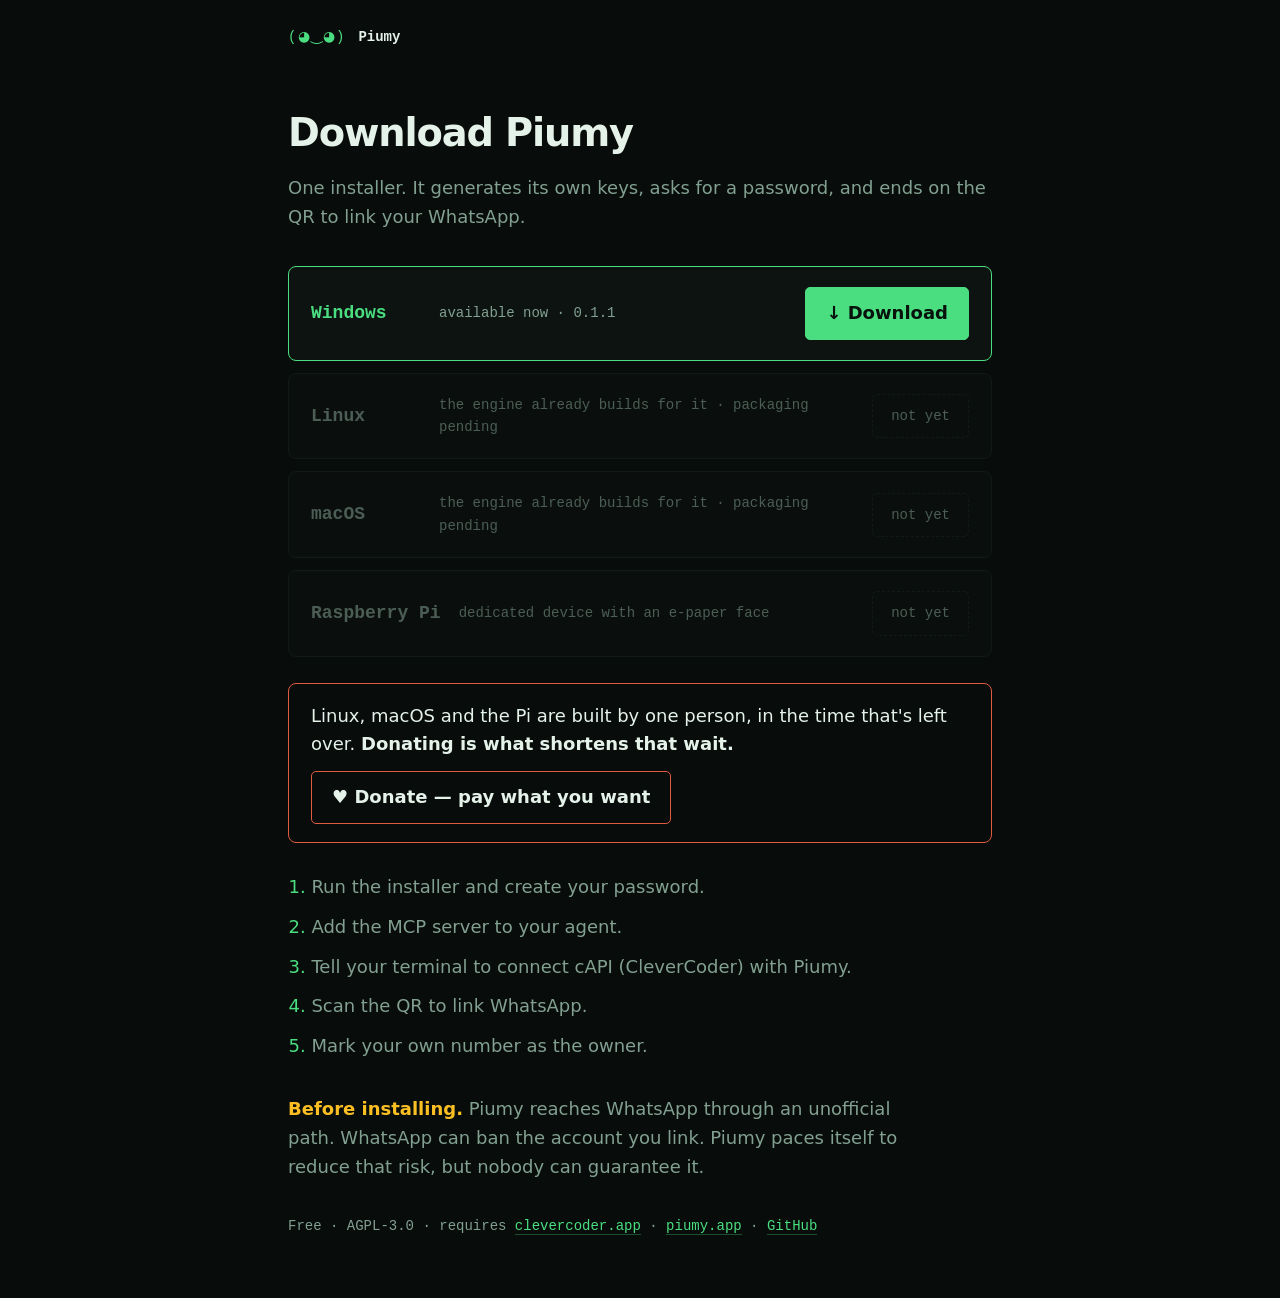
==== web/download/index.html @ d5d3fa3d "web: el sitio piumy.app vive en este repo Un solo repositorio publico para el producto, con el nombr" ====
<!doctype html>
<html lang="en">
<head>
<meta charset="utf-8">
<meta name="viewport" content="width=device-width, initial-scale=1">
<title>Download Piumy</title>
<meta name="description" content="Download Piumy. Windows available now; Linux and macOS in the works. Free and open-source.">
<meta name="theme-color" content="#080c0a">
<link rel="icon" href="../img/piumy.ico" sizes="any">
<script>
  (function () {
    var saved = null;
    try { saved = localStorage.getItem('piumy-lang'); } catch (e) {}
    var lang = saved || ((navigator.language || 'en').toLowerCase().indexOf('es') === 0 ? 'es' : 'en');
    document.documentElement.lang = lang;
    document.documentElement.className = 'lang-' + lang;
  })();
</script>
<style>
  :root{
    --bg:#080c0a;--ink:#e4f2ea;--dim:#82a091;--green:#4ade80;--amber:#fbbf24;
    --line:#1a2620;--panel:#0c1310;--orange:#e15b41;
    --sans:ui-sans-serif,system-ui,-apple-system,"Segoe UI Variable Display","Segoe UI",Avenir,"Helvetica Neue",sans-serif;
    --mono:ui-monospace,"SF Mono",SFMono-Regular,"Cascadia Code","Fira Code",Menlo,Consolas,monospace;
  }
  *{box-sizing:border-box}
  body{margin:0;background:var(--bg);color:var(--ink);font-family:var(--sans);font-size:18px;line-height:1.6;-webkit-font-smoothing:antialiased}
  .lang-en .es,.lang-es .en{display:none}
  .wrap{max-width:760px;margin:0 auto;padding:0 28px}
  .top{display:flex;align-items:center;gap:13px;padding:26px 0 0;font-family:var(--mono);font-size:14px}
  .top .logo{color:var(--green);letter-spacing:.08em}
  .top .word{font-weight:700}
  a{color:var(--green);text-decoration:none;border-bottom:1px solid rgba(74,222,128,.32)}
  a:hover{border-bottom-color:var(--green)}
  a:focus-visible{outline:2px solid var(--green);outline-offset:3px}
  h1{font-size:clamp(1.9rem,5vw,2.4rem);font-weight:650;letter-spacing:-0.03em;line-height:1.3;margin:60px 0 0}
  p{margin:16px 0 0;color:var(--dim)}

  .plat{display:grid;gap:12px;margin:34px 0 0}
  .card{
    display:flex;align-items:center;gap:18px;
    border:1px solid var(--line);border-radius:8px;padding:20px 22px;background:var(--panel);
  }
  .card .os{font-family:var(--mono);font-size:18px;font-weight:700;min-width:110px}
  .card .st{color:var(--dim);font-size:14px;font-family:var(--mono);flex:1}
  .card.on{border-color:var(--green)}
  .card.on .os{color:var(--green)}
  .card.off{opacity:.55}
  .card.off .os{color:var(--dim)}
  .get{
    display:inline-block;padding:11px 20px;border-radius:5px;font-weight:650;font-size:18px;
    border:1px solid var(--green);background:var(--green);color:#06120b;white-space:nowrap;
  }
  .get:hover{background:#3fca70;border-color:#3fca70}
  .soon{
    font-family:var(--mono);font-size:14px;color:var(--dim);
    border:1px dashed var(--line);border-radius:5px;padding:10px 18px;white-space:nowrap;
  }
  .push{
    margin:26px 0 0;padding:18px 22px;border:1px solid var(--orange);border-radius:8px;
  }
  .push .btn{
    display:inline-block;margin-top:12px;padding:11px 20px;border-radius:5px;font-weight:650;font-size:18px;
    border:1px solid var(--orange);color:var(--ink);background:none;
  }
  .push .btn:hover{background:rgba(225,91,65,.12)}
  ol{padding-left:1.3em;margin:30px 0 0;color:var(--dim)}
  ol li{margin-bottom:11px}
  ol li::marker{color:var(--green)}
  .note{margin-top:34px;color:var(--dim);max-width:56ch}
  .note strong{color:var(--amber);font-weight:650}
  .meta{font-family:var(--mono);font-size:14px;margin:34px 0 0;padding-bottom:60px}
  @media (max-width:620px){
    .card{flex-wrap:wrap;gap:12px}
    .card .st{flex:1 1 100%}
  }
</style>
</head>
<body>
<div class="wrap">
  <div class="top"><span class="logo">(◕‿◕)</span><span class="word">Piumy</span></div>

  <h1><span class="en">Download Piumy</span><span class="es">Descargar Piumy</span></h1>
  <p>
    <span class="en">One installer. It generates its own keys, asks for a password, and ends on the QR to link your WhatsApp.</span>
    <span class="es">Un instalador. Genera solo sus claves, te pide una contraseña y termina en el QR para vincular tu WhatsApp.</span>
  </p>

  <div class="plat">
    <div class="card on">
      <span class="os">Windows</span>
      <span class="st"><span class="en">available now · 0.1.1</span><span class="es">disponible ahora · 0.1.1</span></span>
      <a class="get" href="https://github.com/clevercat64/Piumy/releases/latest">
        <span class="en">↓ Download</span><span class="es">↓ Descargar</span>
      </a>
    </div>

    <div class="card off">
      <span class="os">Linux</span>
      <span class="st"><span class="en">the engine already builds for it · packaging pending</span><span class="es">el motor ya compila · falta el empaquetado</span></span>
      <span class="soon"><span class="en">not yet</span><span class="es">todavía no</span></span>
    </div>

    <div class="card off">
      <span class="os">macOS</span>
      <span class="st"><span class="en">the engine already builds for it · packaging pending</span><span class="es">el motor ya compila · falta el empaquetado</span></span>
      <span class="soon"><span class="en">not yet</span><span class="es">todavía no</span></span>
    </div>

    <div class="card off">
      <span class="os">Raspberry Pi</span>
      <span class="st"><span class="en">dedicated device with an e-paper face</span><span class="es">aparato dedicado con carita de tinta electrónica</span></span>
      <span class="soon"><span class="en">not yet</span><span class="es">todavía no</span></span>
    </div>
  </div>

  <div class="push">
    <p style="margin:0;color:var(--ink)">
      <span class="en">Linux, macOS and the Pi are built by one person, in the time that's left over. <strong style="color:var(--ink)">Donating is what shortens that wait.</strong></span>
      <span class="es">Linux, macOS y la Pi los construye una sola persona, con el tiempo que le sobra. <strong style="color:var(--ink)">Donar es lo que acorta esa espera.</strong></span>
    </p>
    <a class="btn" href="https://clevercat.lemonsqueezy.com/checkout/buy/3e2ebe37-5116-4e2a-9400-2246c1199c8d">
      <span class="en">♥ Donate — pay what you want</span><span class="es">♥ Donar — paga lo que quieras</span>
    </a>
  </div>

  <ol class="en">
    <li>Run the installer and create your password.</li>
    <li>Add the MCP server to your agent.</li>
    <li>Tell your terminal to connect cAPI (CleverCoder) with Piumy.</li>
    <li>Scan the QR to link WhatsApp.</li>
    <li>Mark your own number as the owner.</li>
  </ol>
  <ol class="es">
    <li>Ejecuta el instalador y crea tu contraseña.</li>
    <li>Agrega el servidor MCP a tu agente.</li>
    <li>Dile a tu terminal que conecte cAPI (CleverCoder) con Piumy.</li>
    <li>Activa el QR para vincular WhatsApp.</li>
    <li>Marca tu propio número como dueño.</li>
  </ol>

  <p class="note">
    <span class="en"><strong>Before installing.</strong> Piumy reaches WhatsApp through an unofficial path. WhatsApp can ban the account you link. Piumy paces itself to reduce that risk, but nobody can guarantee it.</span>
    <span class="es"><strong>Antes de instalar.</strong> Piumy llega a WhatsApp por una vía no oficial. WhatsApp puede bloquear la cuenta que vincules. Piumy se autorregula para reducir el riesgo, pero nadie puede garantizarlo.</span>
  </p>

  <p class="meta">
    <span class="en">Free · AGPL-3.0 · requires <a href="https://clevercoder.app">clevercoder.app</a> · <a href="../">piumy.app</a> · <a href="https://github.com/clevercat64/Piumy">GitHub</a></span>
    <span class="es">Gratis · AGPL-3.0 · requiere <a href="https://clevercoder.app">clevercoder.app</a> · <a href="../">piumy.app</a> · <a href="https://github.com/clevercat64/Piumy">GitHub</a></span>
  </p>
</div>
</body>
</html>
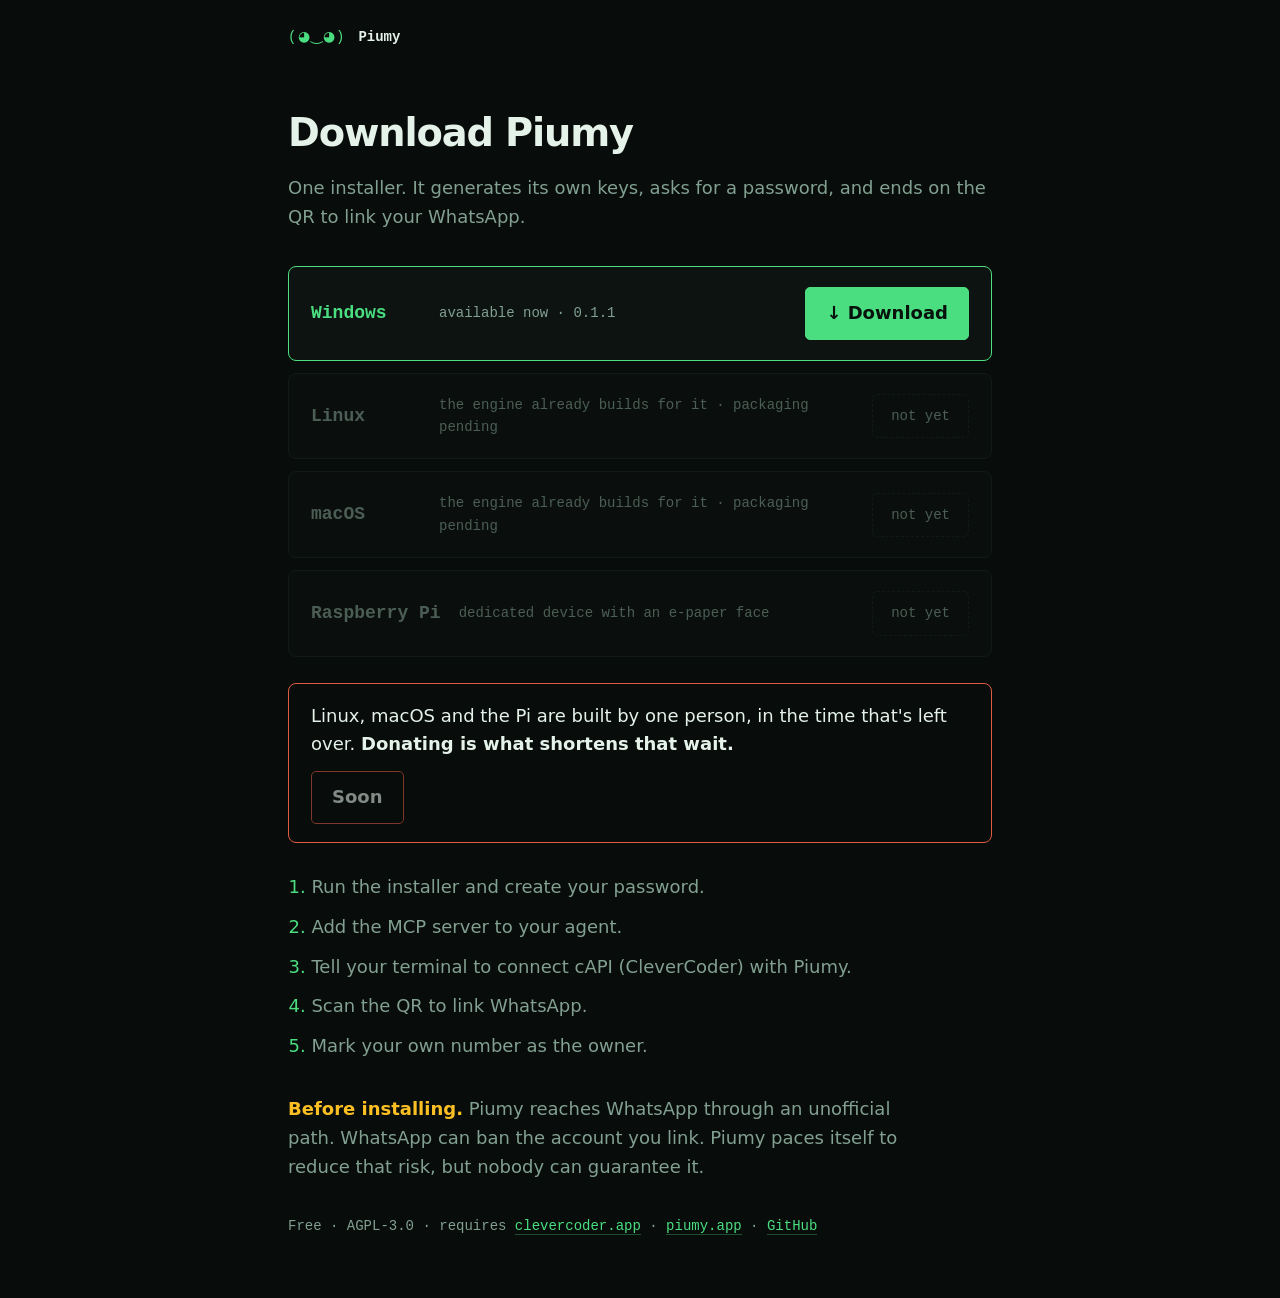
==== commit 2234626a: "web: sin Lemon Squeezy (dice solo "pronto") y pie con los legales de clever.cat Boss (2026-09-29): s" ====
--- a/web/download/index.html
+++ b/web/download/index.html
@@ -119,9 +119,9 @@
       <span class="en">Linux, macOS and the Pi are built by one person, in the time that's left over. <strong style="color:var(--ink)">Donating is what shortens that wait.</strong></span>
       <span class="es">Linux, macOS y la Pi los construye una sola persona, con el tiempo que le sobra. <strong style="color:var(--ink)">Donar es lo que acorta esa espera.</strong></span>
     </p>
-    <a class="btn" href="https://clevercat.lemonsqueezy.com/checkout/buy/3e2ebe37-5116-4e2a-9400-2246c1199c8d">
-      <span class="en">♥ Donate — pay what you want</span><span class="es">♥ Donar — paga lo que quieras</span>
-    </a>
+    <span class="btn" style="opacity:.55;pointer-events:none">
+      <span class="en">Soon</span><span class="es">Pronto</span>
+    </span>
   </div>
 
   <ol class="en">
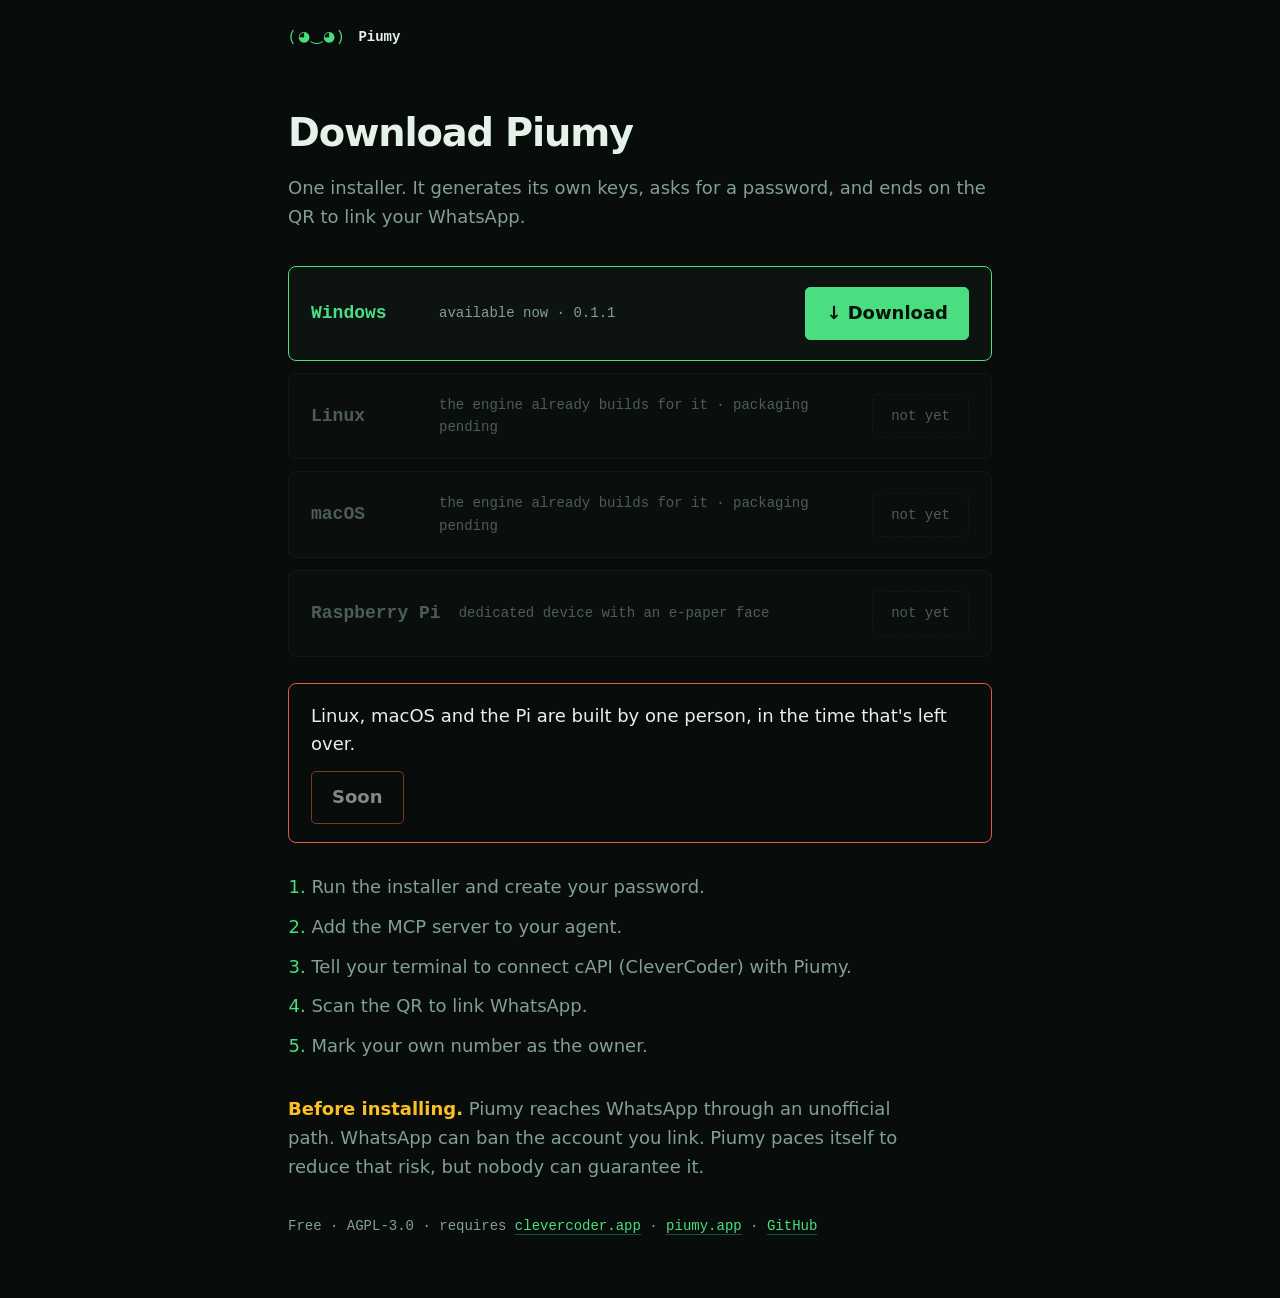
==== commit 3777b558: "web: /download/ sin la frase de donar (ES y EN) Boss (formulario 3089aa57): "quitar donacion de todo" ====
--- a/web/download/index.html
+++ b/web/download/index.html
@@ -116,8 +116,8 @@
 
   <div class="push">
     <p style="margin:0;color:var(--ink)">
-      <span class="en">Linux, macOS and the Pi are built by one person, in the time that's left over. <strong style="color:var(--ink)">Donating is what shortens that wait.</strong></span>
-      <span class="es">Linux, macOS y la Pi los construye una sola persona, con el tiempo que le sobra. <strong style="color:var(--ink)">Donar es lo que acorta esa espera.</strong></span>
+      <span class="en">Linux, macOS and the Pi are built by one person, in the time that's left over.</span>
+      <span class="es">Linux, macOS y la Pi los construye una sola persona, con el tiempo que le sobra.</span>
     </p>
     <span class="btn" style="opacity:.55;pointer-events:none">
       <span class="en">Soon</span><span class="es">Pronto</span>
